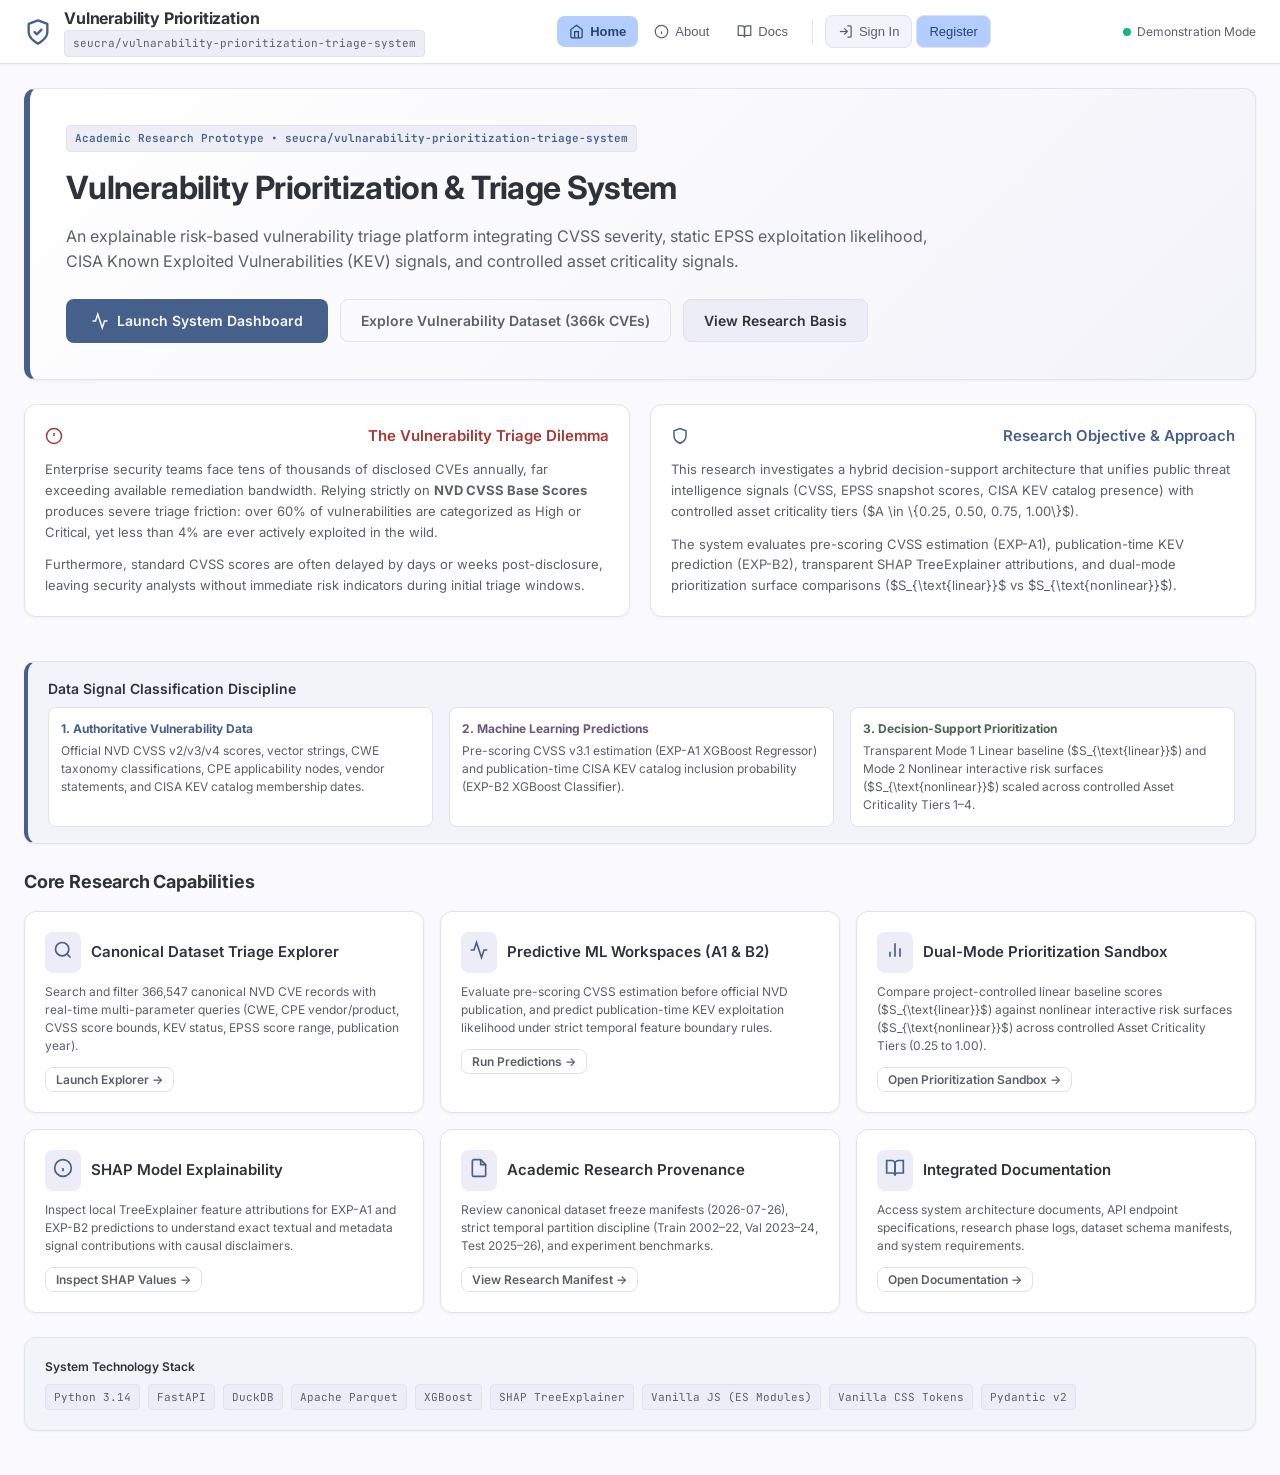
==== frontend/index.html @ b4d14416 "Functionality overhaul" ====
<!DOCTYPE html>
<html lang="en">
<head>
    <meta charset="UTF-8">
    <meta name="viewport" content="width=device-width, initial-scale=1.0">
    <title>Vulnerability Prioritization & Triage System</title>
    
    <!-- Google Fonts: Inter & JetBrains Mono -->
    <link rel="preconnect" href="https://fonts.googleapis.com">
    <link rel="preconnect" href="https://fonts.gstatic.com" crossorigin>
    <link href="https://fonts.googleapis.com/css2?family=Inter:wght@400;500;600;700&family=JetBrains+Mono:wght@400;500;600;700&display=swap" rel="stylesheet">
    
    <!-- Master Stylesheet -->
    <link rel="stylesheet" href="css/styles.css">
</head>
<body>
    <!-- Navbar Container -->
    <div id="navbar-container"></div>

    <!-- Main Application Container -->
    <main class="app-container">
        <!-- View 1: Public Landing Page -->
        <section id="view-home" class="view-section active"></section>

        <!-- View 2: About / Project View -->
        <section id="view-about" class="view-section"></section>

        <!-- View 3: Integrated Documentation -->
        <section id="view-docs" class="view-section"></section>

        <!-- View 4: System Overview Dashboard -->
        <section id="view-dashboard" class="view-section"></section>

        <!-- View 5: Triage Explorer -->
        <section id="view-explorer" class="view-section"></section>

        <!-- View 6: Predictive Workspace -->
        <section id="view-predict" class="view-section"></section>

        <!-- View 7: Prioritization Sandbox -->
        <section id="view-prioritize" class="view-section"></section>

        <!-- View 8: SHAP Explainability -->
        <section id="view-explain" class="view-section"></section>

        <!-- View 9: Research Provenance -->
        <section id="view-provenance" class="view-section"></section>

        <!-- View 10: Authentication Login -->
        <section id="view-login" class="view-section"></section>

        <!-- View 11: Account Registration -->
        <section id="view-register" class="view-section"></section>

        <!-- View 12: User Account Profile -->
        <section id="view-profile" class="view-section"></section>

        <!-- View 13: Administration Workspace (Admin Only) -->
        <section id="view-admin" class="view-section"></section>
    </main>

    <!-- Slide-Over Detail Drawer Modal Container -->
    <div id="detail-modal-container"></div>

    <!-- App Entrypoint Script -->
    <script type="module" src="js/app.js?v=2"></script>
</body>
</html>
---- frontend/css/styles.css ----
/**
 * Master Light Theme Design System & Component Styling
 * Palette Derived from schemes.md (Mode: Light, Tonalspot Variant)
 * Repository: seucra/vulnarability-prioritization-triage-system
 */

:root {
  /* Light Theme Color Palette Tokens */
  --bg-base: #f9f9fe;
  --bg-surface: #ffffff;
  --bg-surface-low: #f3f3fa;
  --bg-surface-container: #ecedf6;
  --bg-surface-high: #e6e8f1;
  --bg-surface-highest: #e0e2ec;
  
  --text-main: #2f323a;
  --text-sub: #5b5f68;
  --text-muted: #777b84;
  --text-inverse: #f8f8ff;
  
  --primary: #45608a;
  --primary-hover: #39547d;
  --primary-container: #b2cdfe;
  --on-primary-container: #29446d;
  
  --secondary: #565f72;
  --tertiary: #665882;
  
  --border-color: #e0e2ec;
  --border-focus: #45608a;
  --outline-variant: #afb2bb;
  
  --error: #a83836;
  --error-bg: #fde8e8;
  --warning: #d97706;
  --warning-bg: #fef3c7;
  --success: #4f6354;
  --success-bg: #e8f5e9;
  
  /* Typography */
  --font-sans: 'Inter', system-ui, -apple-system, BlinkMacSystemFont, "Segoe UI", Roboto, sans-serif;
  --font-mono: 'JetBrains Mono', SFMono-Regular, Consolas, "Liberation Mono", Menlo, monospace;
  
  /* Elevation & Shadows */
  --shadow-sm: 0 1px 3px rgba(47, 50, 58, 0.05);
  --shadow-md: 0 4px 12px rgba(47, 50, 58, 0.08);
  --shadow-lg: 0 10px 25px rgba(47, 50, 58, 0.12);
  
  --radius-sm: 4px;
  --radius-md: 8px;
  --radius-lg: 12px;
  --radius-full: 9999px;
  
  --transition-fast: 0.15s ease;
  --transition-normal: 0.25s ease;
}

/* Reset & Base Styles */
*, *::before, *::after {
  box-sizing: border-box;
  margin: 0;
  padding: 0;
}

body {
  font-family: var(--font-sans);
  background-color: var(--bg-base);
  color: var(--text-main);
  line-height: 1.5;
  font-size: 14px;
  -webkit-font-smoothing: antialiased;
  min-height: 100vh;
  display: flex;
  flex-direction: column;
}

/* Layout Shell */
.app-header {
  background-color: var(--bg-surface);
  border-bottom: 1px solid var(--border-color);
  padding: 0 24px;
  height: 64px;
  display: flex;
  align-items: center;
  justify-content: space-between;
  position: sticky;
  top: 0;
  z-index: 100;
  box-shadow: var(--shadow-sm);
}

.brand-title {
  display: flex;
  align-items: center;
  gap: 12px;
}

.brand-title svg {
  color: var(--primary);
  width: 28px;
  height: 28px;
}

.brand-text {
  font-weight: 700;
  font-size: 16px;
  letter-spacing: -0.01em;
  color: var(--text-main);
}

.repo-badge {
  font-family: var(--font-mono);
  font-size: 11px;
  background-color: var(--bg-surface-container);
  color: var(--text-sub);
  padding: 4px 8px;
  border-radius: var(--radius-sm);
  border: 1px solid var(--border-color);
}

/* Navigation Tabs & Groups */
.nav-tabs {
  display: flex;
  align-items: center;
  gap: 8px;
}

.nav-group {
  display: flex;
  align-items: center;
  gap: 4px;
}

.nav-divider {
  width: 1px;
  height: 24px;
  background-color: var(--border-color);
  margin: 0 4px;
}

.nav-tab {
  background: none;
  border: none;
  padding: 8px 12px;
  font-size: 13px;
  font-weight: 500;
  color: var(--text-sub);
  cursor: pointer;
  border-radius: var(--radius-md);
  transition: all var(--transition-fast);
  display: flex;
  align-items: center;
  gap: 6px;
}

.nav-tab:hover {
  background-color: var(--bg-surface-low);
  color: var(--text-main);
}

.nav-tab.active {
  background-color: var(--primary-container);
  color: var(--on-primary-container);
  font-weight: 600;
}

.nav-tab-auth {
  border: 1px solid var(--border-color);
  background-color: var(--bg-surface-low);
}

.nav-tab-auth:hover {
  background-color: var(--bg-surface-high);
  border-color: var(--primary);
}

.nav-tab svg {
  width: 15px;
  height: 15px;
}

.doc-item-row:hover {
  border-color: var(--primary) !important;
  background-color: var(--bg-surface) !important;
}

.doc-item-row.selected {
  border-color: var(--primary) !important;
  background-color: var(--bg-surface) !important;
  box-shadow: var(--shadow-sm);
}


/* Header Status Metadata */
.header-meta {
  display: flex;
  align-items: center;
  gap: 12px;
}

.status-indicator {
  display: flex;
  align-items: center;
  gap: 6px;
  font-size: 12px;
  color: var(--text-sub);
}

.dot-green {
  width: 8px;
  height: 8px;
  background-color: #10b981;
  border-radius: 50%;
  display: inline-block;
}

/* App Main Container */
.app-container {
  flex: 1;
  max-width: 1440px;
  width: 100%;
  margin: 0 auto;
  padding: 24px;
}

/* View Sections */
.view-section {
  display: none;
}

.view-section.active {
  display: block;
}

/* Section Header */
.section-header {
  margin-bottom: 24px;
  display: flex;
  justify-content: space-between;
  align-items: flex-start;
}

.section-title {
  font-size: 20px;
  font-weight: 700;
  color: var(--text-main);
  margin-bottom: 4px;
  letter-spacing: -0.01em;
}

.section-desc {
  color: var(--text-sub);
  font-size: 13px;
  max-width: 800px;
}

/* Cards & Surfaces */
.card {
  background-color: var(--bg-surface);
  border: 1px solid var(--border-color);
  border-radius: var(--radius-lg);
  padding: 20px;
  box-shadow: var(--shadow-sm);
  margin-bottom: 20px;
}

.card-title {
  font-size: 15px;
  font-weight: 600;
  color: var(--text-main);
  margin-bottom: 12px;
  display: flex;
  align-items: center;
  justify-content: space-between;
}

/* Search Controls & Filters */
.search-bar-row {
  display: grid;
  grid-template-columns: 1fr auto auto;
  gap: 12px;
  margin-bottom: 16px;
}

.input-group {
  display: flex;
  flex-direction: column;
  gap: 6px;
}

.input-label {
  font-size: 12px;
  font-weight: 600;
  color: var(--text-sub);
  text-transform: uppercase;
  letter-spacing: 0.03em;
}

.input-control {
  font-family: var(--font-sans);
  font-size: 13px;
  padding: 8px 12px;
  border: 1px solid var(--border-color);
  border-radius: var(--radius-md);
  background-color: var(--bg-surface);
  color: var(--text-main);
  outline: none;
  transition: border-color var(--transition-fast);
}

.input-control:focus {
  border-color: var(--border-focus);
  box-shadow: 0 0 0 2px rgba(69, 96, 138, 0.15);
}

textarea.input-control {
  resize: vertical;
  min-height: 80px;
}

/* Filter Grid Accordion */
.filter-grid {
  display: grid;
  grid-template-columns: repeat(auto-fill, minmax(200px, 1fr));
  gap: 16px;
  padding-top: 16px;
  border-top: 1px solid var(--border-color);
  margin-top: 16px;
}

/* Buttons */
.btn {
  font-family: var(--font-sans);
  font-size: 13px;
  font-weight: 600;
  padding: 8px 16px;
  border-radius: var(--radius-md);
  border: 1px solid transparent;
  cursor: pointer;
  display: inline-flex;
  align-items: center;
  justify-content: center;
  gap: 8px;
  transition: all var(--transition-fast);
}

.btn-primary {
  background-color: var(--primary);
  color: var(--text-inverse);
}

.btn-primary:hover {
  background-color: var(--primary-hover);
}

.btn-secondary {
  background-color: var(--bg-surface-container);
  color: var(--text-main);
  border-color: var(--border-color);
}

.btn-secondary:hover {
  background-color: var(--bg-surface-high);
}

.btn-outline {
  background: transparent;
  border-color: var(--border-color);
  color: var(--text-sub);
}

.btn-outline:hover {
  background-color: var(--bg-surface-low);
  color: var(--text-main);
}

.btn-sm {
  padding: 4px 10px;
  font-size: 12px;
}

/* High Density Vulnerability Table */
.table-container {
  overflow-x: auto;
  border: 1px solid var(--border-color);
  border-radius: var(--radius-lg);
  background-color: var(--bg-surface);
}

.data-table {
  width: 100%;
  border-collapse: collapse;
  text-align: left;
  font-size: 13px;
}

.data-table th {
  background-color: var(--bg-surface-low);
  color: var(--text-sub);
  font-weight: 600;
  padding: 10px 14px;
  border-bottom: 1px solid var(--border-color);
  white-space: nowrap;
  font-size: 12px;
  text-transform: uppercase;
  letter-spacing: 0.03em;
}

.data-table td {
  padding: 12px 14px;
  border-bottom: 1px solid var(--border-color);
  vertical-align: middle;
}

.data-table tbody tr:last-child td {
  border-bottom: none;
}

.data-table tbody tr:hover {
  background-color: var(--bg-surface-low);
  cursor: pointer;
}

.cve-id-cell {
  font-family: var(--font-mono);
  font-weight: 600;
  color: var(--primary);
}

.description-snippet {
  max-width: 450px;
  white-space: nowrap;
  overflow: hidden;
  text-overflow: ellipsis;
  color: var(--text-sub);
}

/* Badges */
.badge {
  display: inline-flex;
  align-items: center;
  padding: 3px 8px;
  border-radius: var(--radius-sm);
  font-size: 11px;
  font-weight: 600;
  font-family: var(--font-mono);
}

.badge-critical {
  background-color: #fee2e2;
  color: #991b1b;
  border: 1px solid #fca5a5;
}

.badge-high {
  background-color: #ffedd5;
  color: #9a3412;
  border: 1px solid #fed7aa;
}

.badge-medium {
  background-color: #fef9c3;
  color: #854d0e;
  border: 1px solid #fef08a;
}

.badge-low {
  background-color: #dcfce7;
  color: #166534;
  border: 1px solid #86efac;
}

.badge-kev {
  background-color: #fef2f2;
  color: var(--error);
  border: 1px solid #fca5a5;
  font-weight: 700;
}

.badge-epss {
  background-color: #eff6ff;
  color: #1e40af;
  border: 1px solid #bfdbfe;
}

/* Pagination Footer */
.pagination-row {
  display: flex;
  align-items: center;
  justify-content: space-between;
  padding: 16px 0 0 0;
  font-size: 13px;
  color: var(--text-sub);
}

.pagination-controls {
  display: flex;
  gap: 8px;
  align-items: center;
}

/* Slide-Over Detail Drawer */
.drawer-backdrop {
  position: fixed;
  inset: 0;
  background-color: rgba(47, 50, 58, 0.4);
  backdrop-filter: blur(2px);
  z-index: 200;
  display: none;
  opacity: 0;
  transition: opacity var(--transition-normal);
}

.drawer-backdrop.open {
  display: block;
  opacity: 1;
}

.drawer-panel {
  position: fixed;
  top: 0;
  right: 0;
  bottom: 0;
  width: 600px;
  max-width: 90vw;
  background-color: var(--bg-surface);
  box-shadow: var(--shadow-lg);
  z-index: 201;
  display: flex;
  flex-direction: column;
  transform: translateX(100%);
  transition: transform var(--transition-normal);
  border-left: 1px solid var(--border-color);
}

.drawer-backdrop.open .drawer-panel {
  transform: translateX(0);
}

.drawer-header {
  padding: 20px 24px;
  border-bottom: 1px solid var(--border-color);
  display: flex;
  align-items: center;
  justify-content: space-between;
}

.drawer-title {
  font-family: var(--font-mono);
  font-size: 18px;
  font-weight: 700;
  color: var(--primary);
}

.drawer-body {
  flex: 1;
  overflow-y: auto;
  padding: 24px;
}

/* EPSS Warning Callout Banner */
.epss-snapshot-callout {
  background-color: var(--bg-surface-container);
  border: 1px solid var(--border-color);
  border-left: 4px solid var(--primary);
  border-radius: var(--radius-md);
  padding: 12px 16px;
  margin-bottom: 20px;
  font-size: 12px;
  color: var(--text-sub);
}

.epss-snapshot-callout strong {
  color: var(--text-main);
}

/* Grid Layouts for Predictive & Prioritization Workspaces */
.workspace-grid {
  display: grid;
  grid-template-columns: 1fr 1fr;
  gap: 20px;
}

@media (max-width: 992px) {
  .workspace-grid {
    grid-template-columns: 1fr;
  }
}

/* Prioritization Scoring Sandbox Cards */
.scoring-comparison-grid {
  display: grid;
  grid-template-columns: 1fr 1fr;
  gap: 16px;
  margin-top: 16px;
}

.scoring-card {
  background-color: var(--bg-surface-low);
  border: 1px solid var(--border-color);
  border-radius: var(--radius-md);
  padding: 16px;
}

.score-display {
  font-family: var(--font-mono);
  font-size: 32px;
  font-weight: 700;
  color: var(--primary);
  margin: 8px 0;
}

/* SHAP Feature Contribution Waterfall Bars */
.shap-bar-container {
  display: flex;
  flex-direction: column;
  gap: 10px;
  margin-top: 16px;
}

.shap-item {
  display: grid;
  grid-template-columns: 180px 1fr 80px;
  align-items: center;
  gap: 12px;
  font-size: 12px;
}

.shap-feature-name {
  font-family: var(--font-mono);
  white-space: nowrap;
  overflow: hidden;
  text-overflow: ellipsis;
  color: var(--text-main);
  font-weight: 500;
}

.shap-bar-track {
  height: 18px;
  background-color: var(--bg-surface-container);
  border-radius: var(--radius-sm);
  overflow: hidden;
  position: relative;
}

.shap-bar-fill-pos {
  height: 100%;
  background-color: var(--error);
  border-radius: var(--radius-sm);
}

.shap-bar-fill-neg {
  height: 100%;
  background-color: var(--success);
  border-radius: var(--radius-sm);
}

.shap-val-text {
  font-family: var(--font-mono);
  font-weight: 600;
  text-align: right;
}

/* Research Provenance Grid */
.provenance-grid {
  display: grid;
  grid-template-columns: repeat(auto-fit, minmax(300px, 1fr));
  gap: 20px;
}

.provenance-stat-box {
  background-color: var(--bg-surface-low);
  border: 1px solid var(--border-color);
  border-radius: var(--radius-md);
  padding: 14px;
}

.provenance-stat-label {
  font-size: 11px;
  font-weight: 600;
  color: var(--text-sub);
  text-transform: uppercase;
  letter-spacing: 0.03em;
}

.provenance-stat-val {
  font-family: var(--font-mono);
  font-size: 22px;
  font-weight: 700;
  color: var(--primary);
  margin-top: 4px;
}

/* Loading & Empty States */
.loading-spinner {
  display: inline-block;
  width: 20px;
  height: 20px;
  border: 2px solid var(--border-color);
  border-top-color: var(--primary);
  border-radius: 50%;
  animation: spin 0.8s linear infinite;
}

@keyframes spin {
  to { transform: rotate(360deg); }
}

.empty-state {
  padding: 40px;
  text-align: center;
  color: var(--text-sub);
}

.error-banner {
  background-color: var(--error-bg);
  border: 1px solid #fca5a5;
  color: var(--error);
  padding: 12px 16px;
  border-radius: var(--radius-md);
  margin-bottom: 16px;
  font-size: 13px;
  display: flex;
  align-items: center;
  gap: 8px;
}
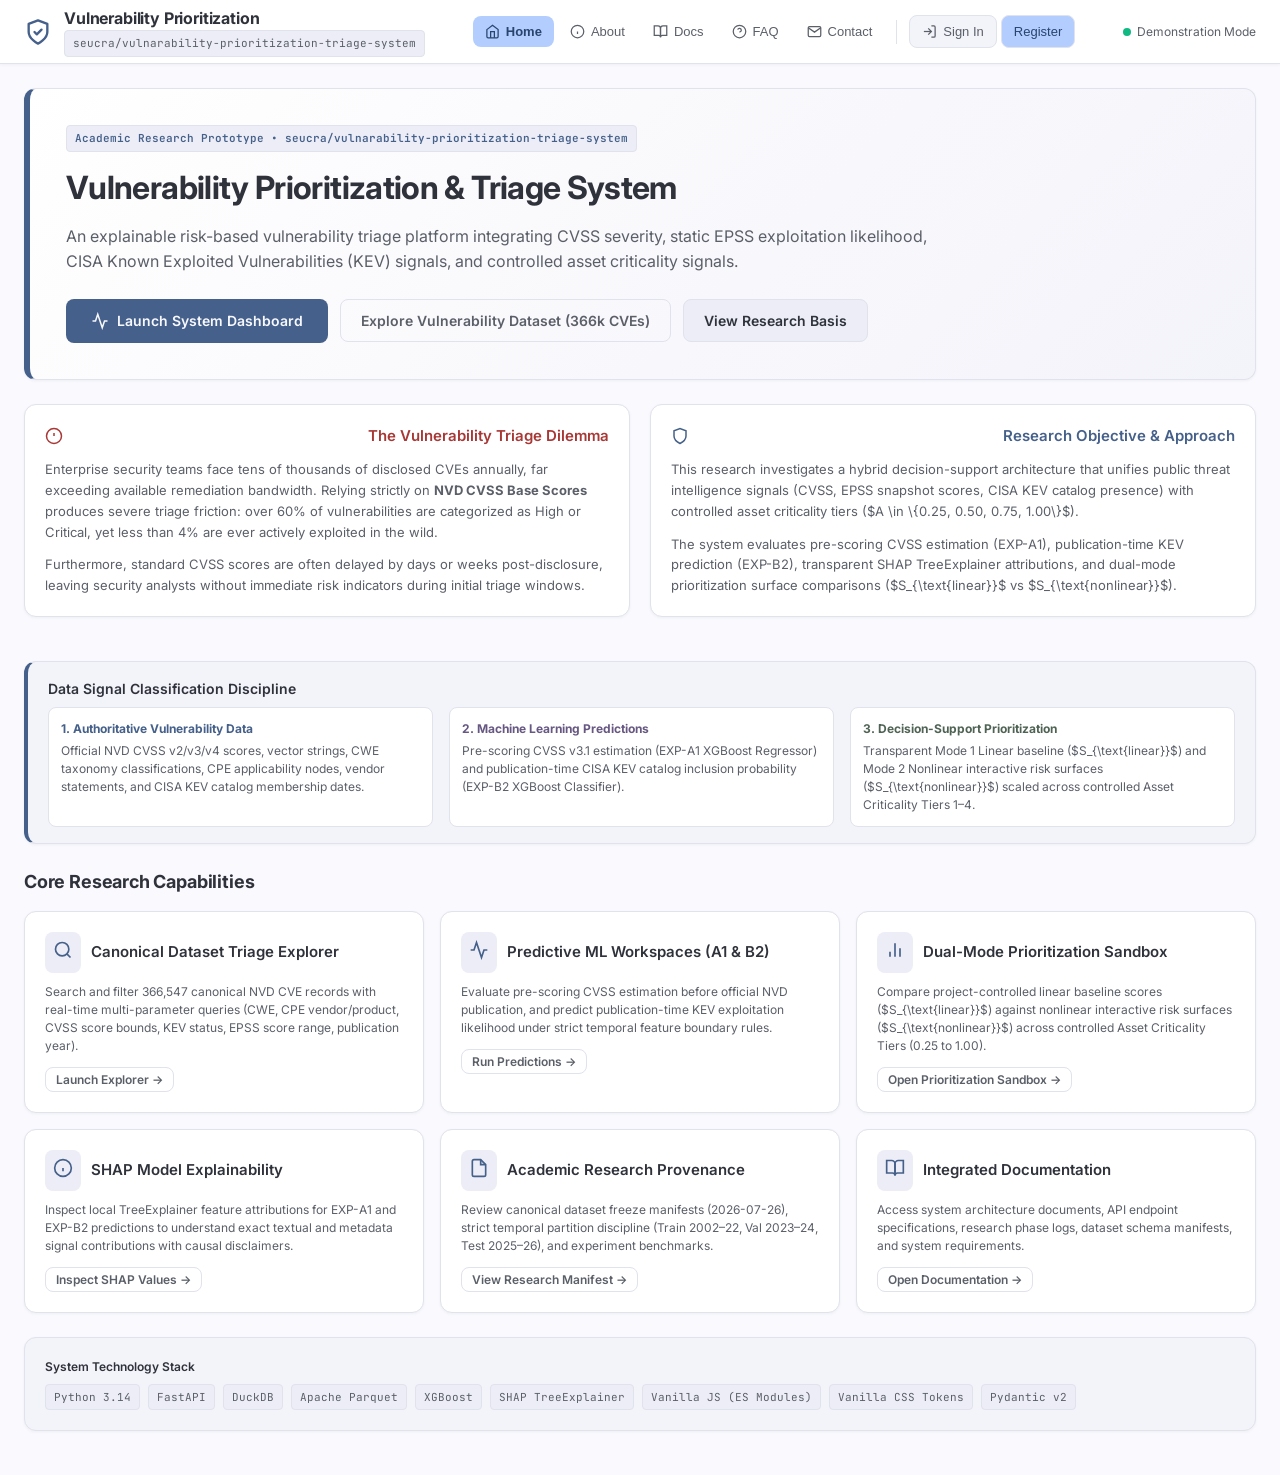
==== commit 6d56880d: "chore: finalize application, documentation, and configuration for public demonstration deployment" ====
--- a/frontend/index.html
+++ b/frontend/index.html
@@ -57,6 +57,12 @@
 
         <!-- View 13: Administration Workspace (Admin Only) -->
         <section id="view-admin" class="view-section"></section>
+
+        <!-- View 14: Frequently Asked Questions (FAQ) -->
+        <section id="view-faq" class="view-section"></section>
+
+        <!-- View 15: Contact / Research Prototype Feedback -->
+        <section id="view-contact" class="view-section"></section>
     </main>
 
     <!-- Slide-Over Detail Drawer Modal Container -->
--- a/frontend/css/styles.css
+++ b/frontend/css/styles.css
@@ -724,3 +724,41 @@
   align-items: center;
   gap: 8px;
 }
+
+/* Accessibility Focus States */
+:focus-visible {
+  outline: 2px solid var(--primary);
+  outline-offset: 2px;
+}
+
+/* Responsive Hardening */
+@media (max-width: 900px) {
+  .app-header {
+    flex-direction: column;
+    align-items: flex-start;
+    gap: 12px;
+  }
+  .nav-tabs {
+    flex-wrap: wrap;
+    width: 100%;
+  }
+  .workspace-grid {
+    grid-template-columns: 1fr;
+  }
+}
+
+@media (max-width: 600px) {
+  .drawer-panel {
+    width: 100vw;
+    max-width: 100vw;
+  }
+  .provenance-grid {
+    grid-template-columns: 1fr;
+  }
+  .search-bar-row {
+    flex-direction: column;
+  }
+  .search-bar-row .input-group {
+    width: 100% !important;
+  }
+}
